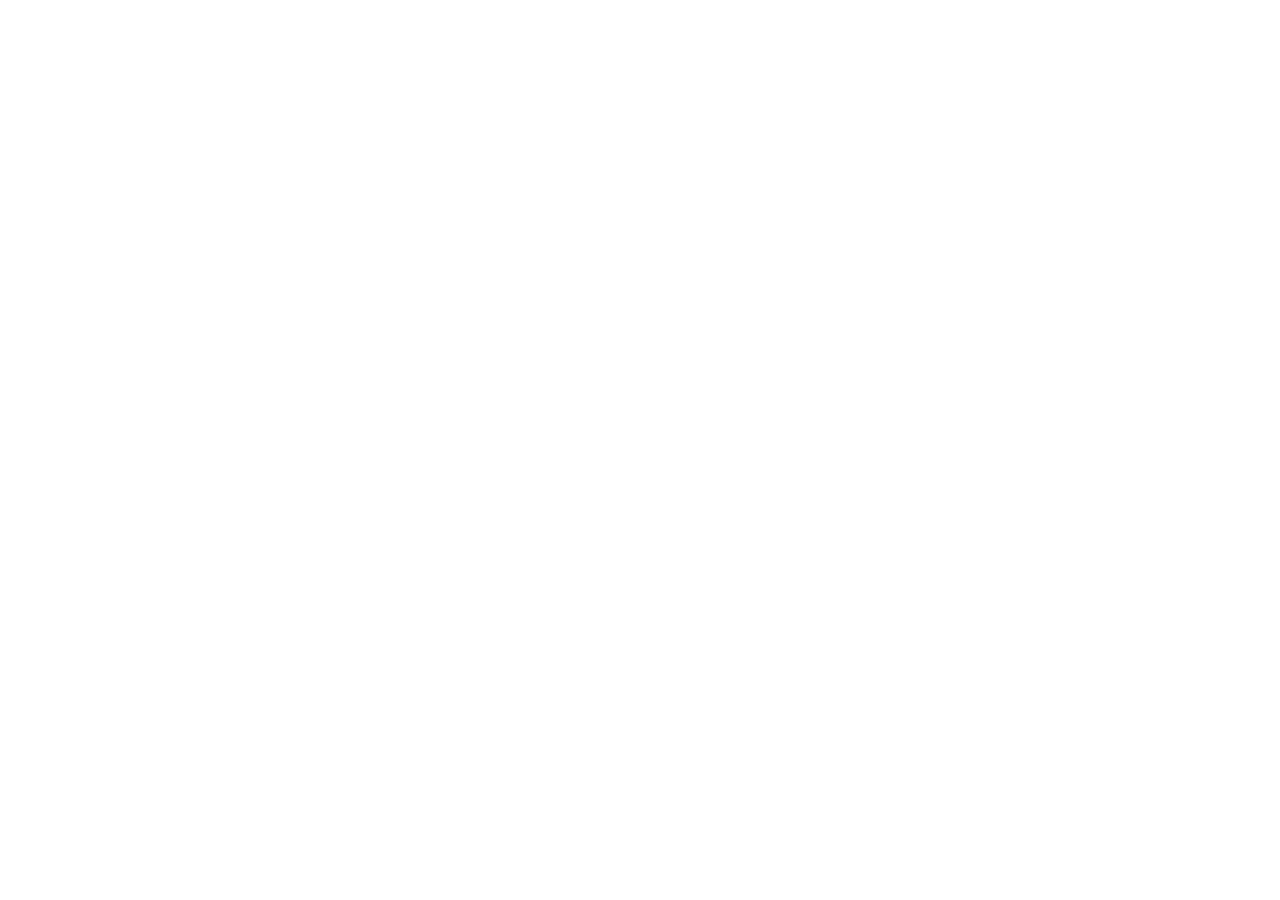
==== index.html @ 0b794151 "Create index.html" ====
<!DOCTYPE html>
<html lang="en">
<head>
    <meta charset="UTF-8">
    <meta name="viewport" content="width=device-width, initial-scale=1.0">
    <link rel="stylesheet" href="style.css">
</head>
<body>

<!-- 游戏容器 -->
<div id="gameContainer"></div>

<!-- 对话框（必须有） -->
<div id="dialogue-overlay" style="display:none;">
    <div class="dialogue-box">
        <div class="dialogue-name" id="dialogue-name"></div>
        <div class="dialogue-text" id="dialogue-text"></div>
    </div>
</div>

<!-- 结尾视频（必须有） -->
<video id="endingVideo" 
       style="display:none; position:absolute; top:0; left:0; width:100%; height:100%; object-fit:cover; z-index:200;"
       playsinline>
</video>

    <video id="endingVideo" style="display:none; position:absolute; top:0; left:0; width:100%; height:100%; object-fit:cover; z-index:100;"></video>

    <script src="/resources/js/phaser.3.18.1.min.js"></script>
    <script src="script.js"></script>

</body>
</html>
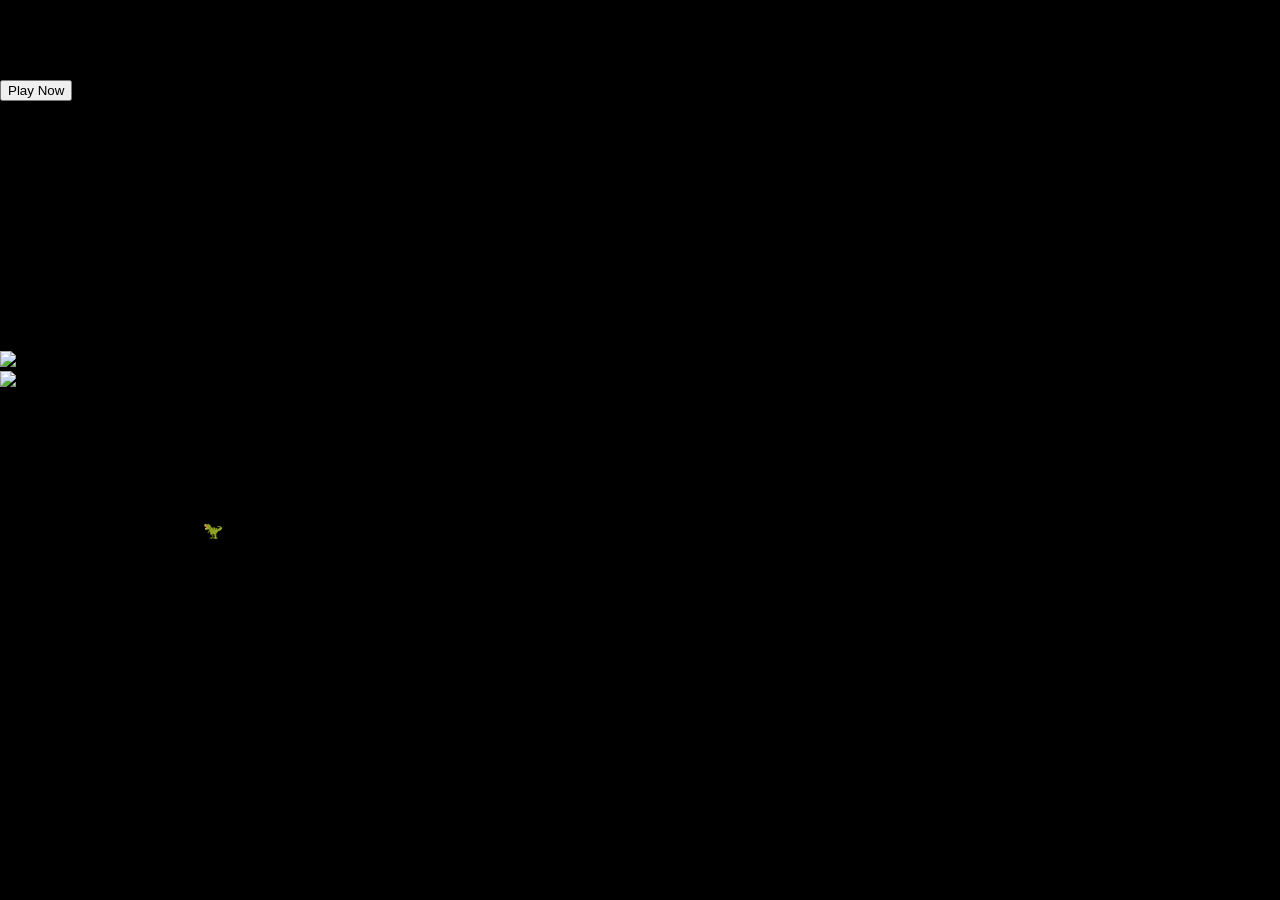
==== commit 9a325b7e: "Create index.html" ====
--- a/index.html
+++ b/index.html
@@ -1,33 +1,54 @@
 <!DOCTYPE html>
-<html lang="en">
+<html>
+
 <head>
-    <meta charset="UTF-8">
-    <meta name="viewport" content="width=device-width, initial-scale=1.0">
-    <link rel="stylesheet" href="style.css">
+    <link rel="preconnect" href="https://fonts.gstatic.com">
+    <link href="https://fonts.googleapis.com/css2?family=Oswald:wght@400;500;600&family=Sigmar+One&display=swap" rel="stylesheet">
+    
+    <link rel="stylesheet" type="text/css" href="style.css" />
 </head>
+
 <body>
 
-<!-- 游戏容器 -->
-<div id="gameContainer"></div>
+    <!-- header at the top -->
+    <header>
+        <h1>Endless Runner</h1>
+        <button class="regular-btn" id="playNowBtn">Play Now</button>
+    </header>
 
-<!-- 对话框（必须有） -->
-<div id="dialogue-overlay" style="display:none;">
-    <div class="dialogue-box">
-        <div class="dialogue-name" id="dialogue-name"></div>
-        <div class="dialogue-text" id="dialogue-text"></div>
+    <!-- section that introduces the game -->
+    <section id="about-section">
+        <h2>An Adventure Awaits!</h2>
+        <p>Something mysterious has happened in the forest...<br/>Join a brave little dinosaur on an exciting journey through the wilderness. Run, jump, dodge obstacles, and discover what lies ahead!<br/>Will you be able to make it through the forest?</p>
+    </section>
+    
+     <!-- section with the image on the right and text on the left -->
+     <div class="main-content-wrapper">
+         <div class="text-wrapper flex-item">
+            <h3>Run, Jump and Explore</h3>
+            <p>The journey starts with a long run through the forest.<br/>Jump over rocks, avoid unexpected obstacles, and keep moving forward! As you travel farther, new challenges will appear.<br/>But don't worry — stay alert and keep running!</p>
+        </div>
+        <div class="img-wrapper flex-item">
+            <img src="/resources/sandbox_templates/techready-capstone---promotional-webpage/dino-2024517_1280.png" />
+        </div>       
     </div>
-</div>
 
-<!-- 结尾视频（必须有） -->
-<video id="endingVideo" 
-       style="display:none; position:absolute; top:0; left:0; width:100%; height:100%; object-fit:cover; z-index:200;"
-       playsinline>
-</video>
-
-    <video id="endingVideo" style="display:none; position:absolute; top:0; left:0; width:100%; height:100%; object-fit:cover; z-index:100;"></video>
-
-    <script src="/resources/js/phaser.3.18.1.min.js"></script>
-    <script src="script.js"></script>
+    <!-- section with the image on the left and text on the right -->
+    <div class="main-content-wrapper">
+        <div class="img-wrapper flex-item">
+            <img src="/resources/forest_BG.png" />
+        </div>
+        <div class="text-wrapper flex-item">
+            <h3>A Mysterious Journey</h3>
+            <p>High above the forest, something unusual appears in the sky...<br/>A strange aircraft flies across the clouds, and soon the journey takes an unexpected turn.<br/>Keep going and see what happens next. You never know what you might discover!</p>
+        </div>
+    </div>
+        
+    <!-- footer at the bottom -->
+<footer>Keep running. Keep exploring. 🦖</footer>
+    
+<script src = "script.js"></script>
 
 </body>
+
 </html>
--- a/style.css
+++ b/style.css
@@ -0,0 +1,36 @@
+body {
+    margin: 0;
+    background-color: #000000;
+}
+#dialogue-overlay {
+    position: absolute;
+    left: 0;
+    right: 0;
+    bottom: 18px;
+    display: flex;
+    justify-content: center;
+    pointer-events: none;
+    z-index: 100;
+}
+.dialogue-box {
+    background: rgba(8, 8, 8, 0.93);
+    border: 2px solid rgba(255,255,255,0.35);
+    border-radius: 12px;
+    padding: 16px 22px;
+    width: 90%;
+    max-width: 680px;
+    color: white;
+    font-family: "Microsoft YaHei", "SimHei", Arial, sans-serif;
+    box-shadow: 0 8px 25px rgba(0,0,0,0.55);
+}
+.dialogue-name {
+    color: #c8ff7a;
+    font-size: 17px;
+    font-weight: bold;
+    margin-bottom: 8px;
+}
+.dialogue-text {
+    color: #ffffff;
+    font-size: 18px;
+    line-height: 1.55;
+}
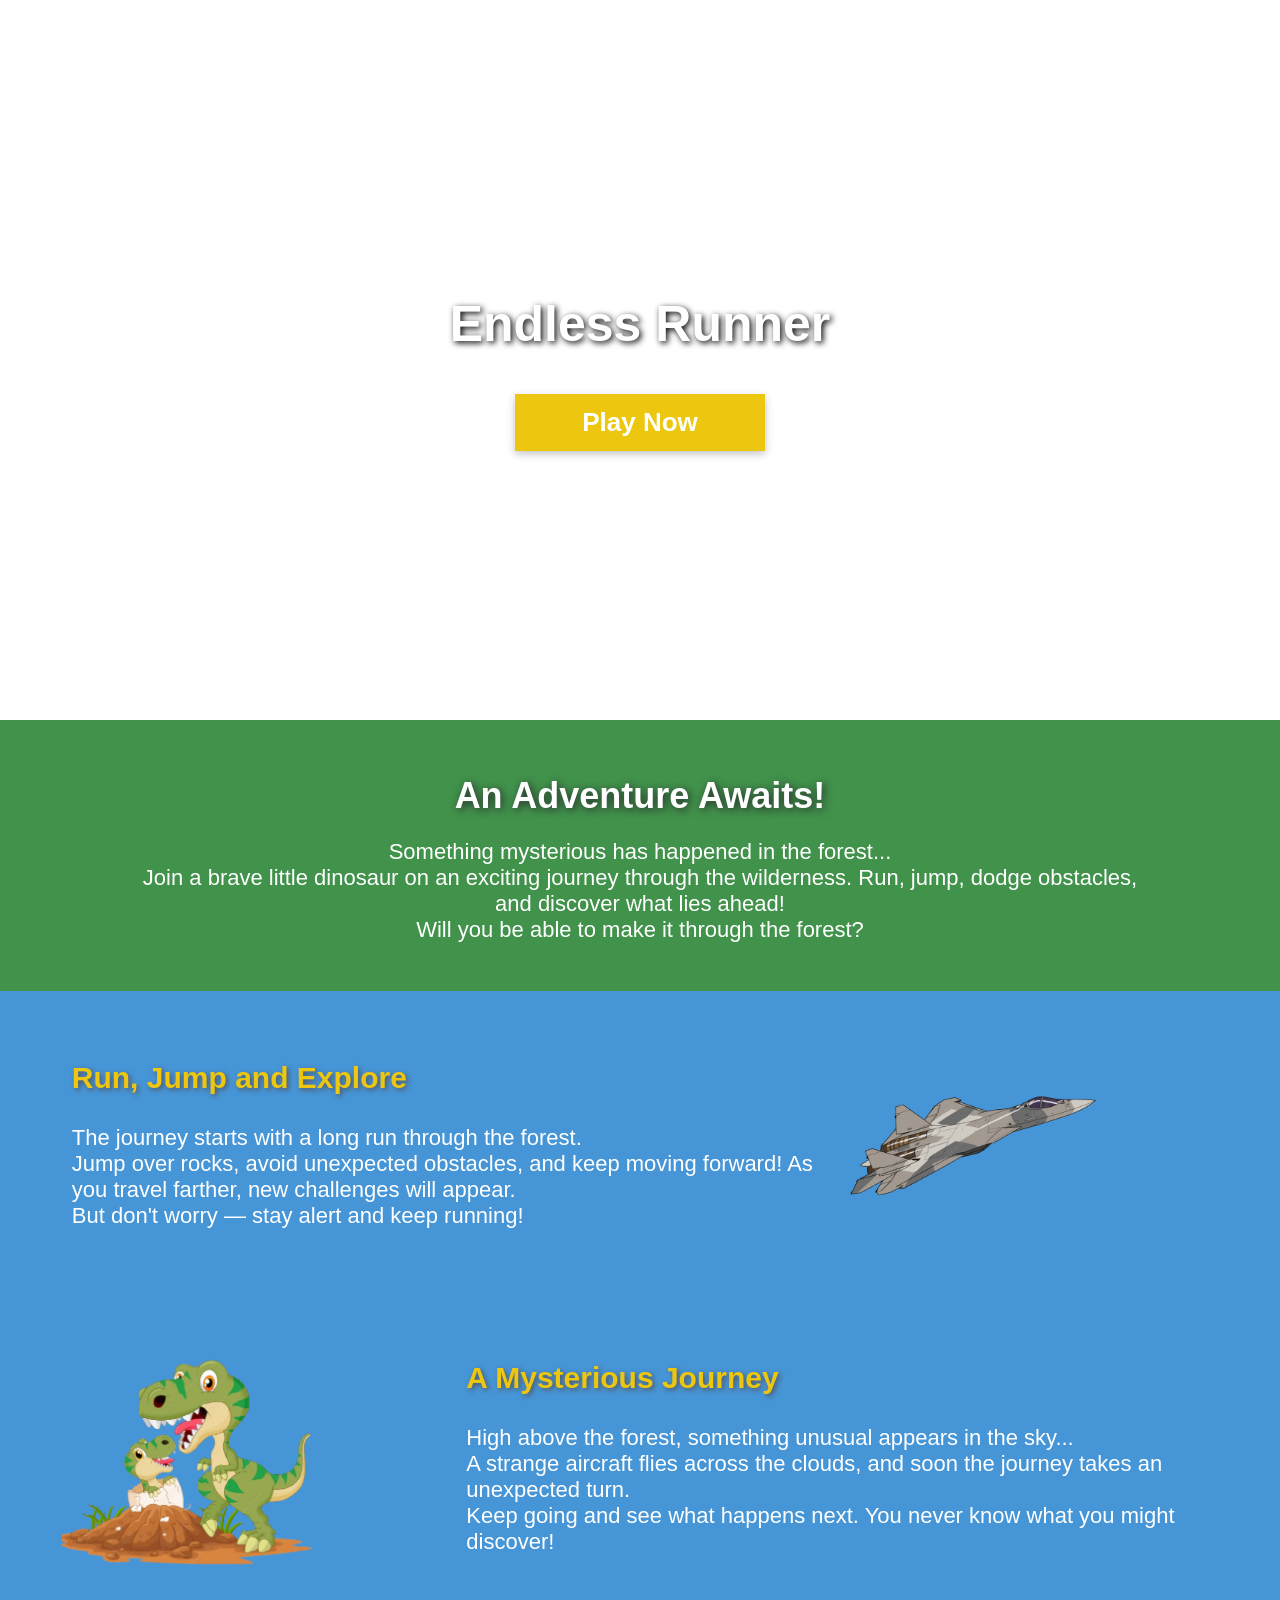
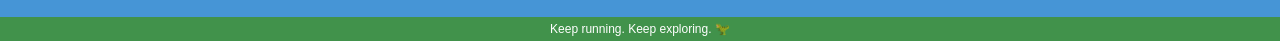
==== commit 8928d74e: "Update index.html" ====
--- a/index.html
+++ b/index.html
@@ -29,14 +29,14 @@
             <p>The journey starts with a long run through the forest.<br/>Jump over rocks, avoid unexpected obstacles, and keep moving forward! As you travel farther, new challenges will appear.<br/>But don't worry — stay alert and keep running!</p>
         </div>
         <div class="img-wrapper flex-item">
-            <img src="/resources/sandbox_templates/techready-capstone---promotional-webpage/dino-2024517_1280.png" />
+            <img src="/resources/jet.png" />
         </div>       
     </div>
 
     <!-- section with the image on the left and text on the right -->
     <div class="main-content-wrapper">
         <div class="img-wrapper flex-item">
-            <img src="/resources/forest_BG.png" />
+            <img src="/resources/familyDino.png" />
         </div>
         <div class="text-wrapper flex-item">
             <h3>A Mysterious Journey</h3>
--- a/style.css
+++ b/style.css
@@ -1,36 +1,150 @@
+* {
+    box-sizing: border-box;
+}
+
 body {
     margin: 0;
-    background-color: #000000;
+    padding: 0;
+    box-sizing: border-box;
+    font-family: "Oswald", sans-serif;
+    color: #ffffff;
 }
-#dialogue-overlay {
-    position: absolute;
-    left: 0;
-    right: 0;
-    bottom: 18px;
+
+/* select all the headings on the page */
+h1, h2, h3 {
+   font-family: "Sigmar One", sans-serif; 
+}
+
+
+h1 {
+    font-size: 50px;
+    text-shadow: 2px 2px 6px #000000;
+}
+
+
+h2 {
+    margin-bottom: 20px;
+    text-align: center;
+    font-size: 36px;  
+    text-shadow: 2px 2px 8px #27292C;
+}
+
+
+h3 {
+    color:  #edc60f;
+    font-size: 30px;
+    text-shadow: 2px 2px 5px #51545F;
+}
+
+
+/* header at the top of the page with the title and buttons */
+header {
+    background-image: url("/resources/sandbox_templates/techready-capstone---promotional-webpage/landscape-1844229_1280.png");
+    background-size: cover;
+    background-position: center center;
+    text-align: center;
+    height: 80vh;
+    width: 100vw;
+    display: table-cell;
+    vertical-align: middle;
+    position: relative;
+}
+
+button {
+    font-family: "Oswald", sans-serif;
+    font-size: 26px;
+    background-color: #edc60f;
+    border: 3px solid #edc60f;
+    margin: 8px;
+    padding: 10px;
+    transition: 0.2s;
+    width: 250px;
+    color: #ffffff;
+    font-weight: 600;
+    box-shadow: rgba(0, 0, 0, 0.24) 0px 3px 8px;
+}
+
+
+/* styling for the buttons when you hover over them */
+button:hover {
+    cursor: pointer;
+    transform: scale(1.1);
+}
+
+
+/* styling for the "Pre-Order Now" button when you hover over it */
+button.regular-btn:hover {
+    background: rgba(0, 0, 0, 0.3);
+}
+
+
+/* styling for the "Watch Trailer" button */
+button.transparent-btn {
+  	background: rgba(0, 0, 0, 0.3);
+    color: #ffffff;
+}
+
+
+/* styling for the "Watch Trailer" button when you hover over it */
+button.transparent-btn:hover {
+    background-color: #edc60f;
+}
+
+
+p {
+    font-size: 22px;
+}
+
+
+/* <div> beneath the top banner that creates the section to introduce the website topic */
+#about-section {
+    background-color: #41924B;
+    padding: 2% 10%;
+    min-height: auto;
+    position: relative;
+    color: #ffffff;
+    text-align: center;
+}
+
+
+/* <div> element that wraps around the main content with images and text side-by-side */
+div.main-content-wrapper {
+    background-color: #4695d6;
+    padding: 30px 50px;
     display: flex;
-    justify-content: center;
-    pointer-events: none;
-    z-index: 100;
+    flex-wrap: wrap;
 }
-.dialogue-box {
-    background: rgba(8, 8, 8, 0.93);
-    border: 2px solid rgba(255,255,255,0.35);
-    border-radius: 12px;
-    padding: 16px 22px;
-    width: 90%;
-    max-width: 680px;
-    color: white;
-    font-family: "Microsoft YaHei", "SimHei", Arial, sans-serif;
-    box-shadow: 0 8px 25px rgba(0,0,0,0.55);
+
+/* the two <div> elements inside each flex container */
+div.flex-item {
+    margin: 0 1%;
 }
-.dialogue-name {
-    color: #c8ff7a;
-    font-size: 17px;
-    font-weight: bold;
-    margin-bottom: 8px;
+
+/* <div> that contains the image */
+div.img-wrapper {
+    flex-grow: 1;
+    flex-basis: 0;
+    display: flex;
+    align-items: center;
 }
-.dialogue-text {
-    color: #ffffff;
-    font-size: 18px;
-    line-height: 1.55;
+
+img {
+    width: 250px;
 }
+
+
+/* <div> that contains the text for the main content */
+div.text-wrapper {
+    flex-grow: 2;
+    flex-basis: 0;
+    padding: 10px;
+}
+
+footer {
+    text-align: center;
+    background-color: #41924B;
+    padding: 5px;
+    font-size: 12px;
+}
+
+
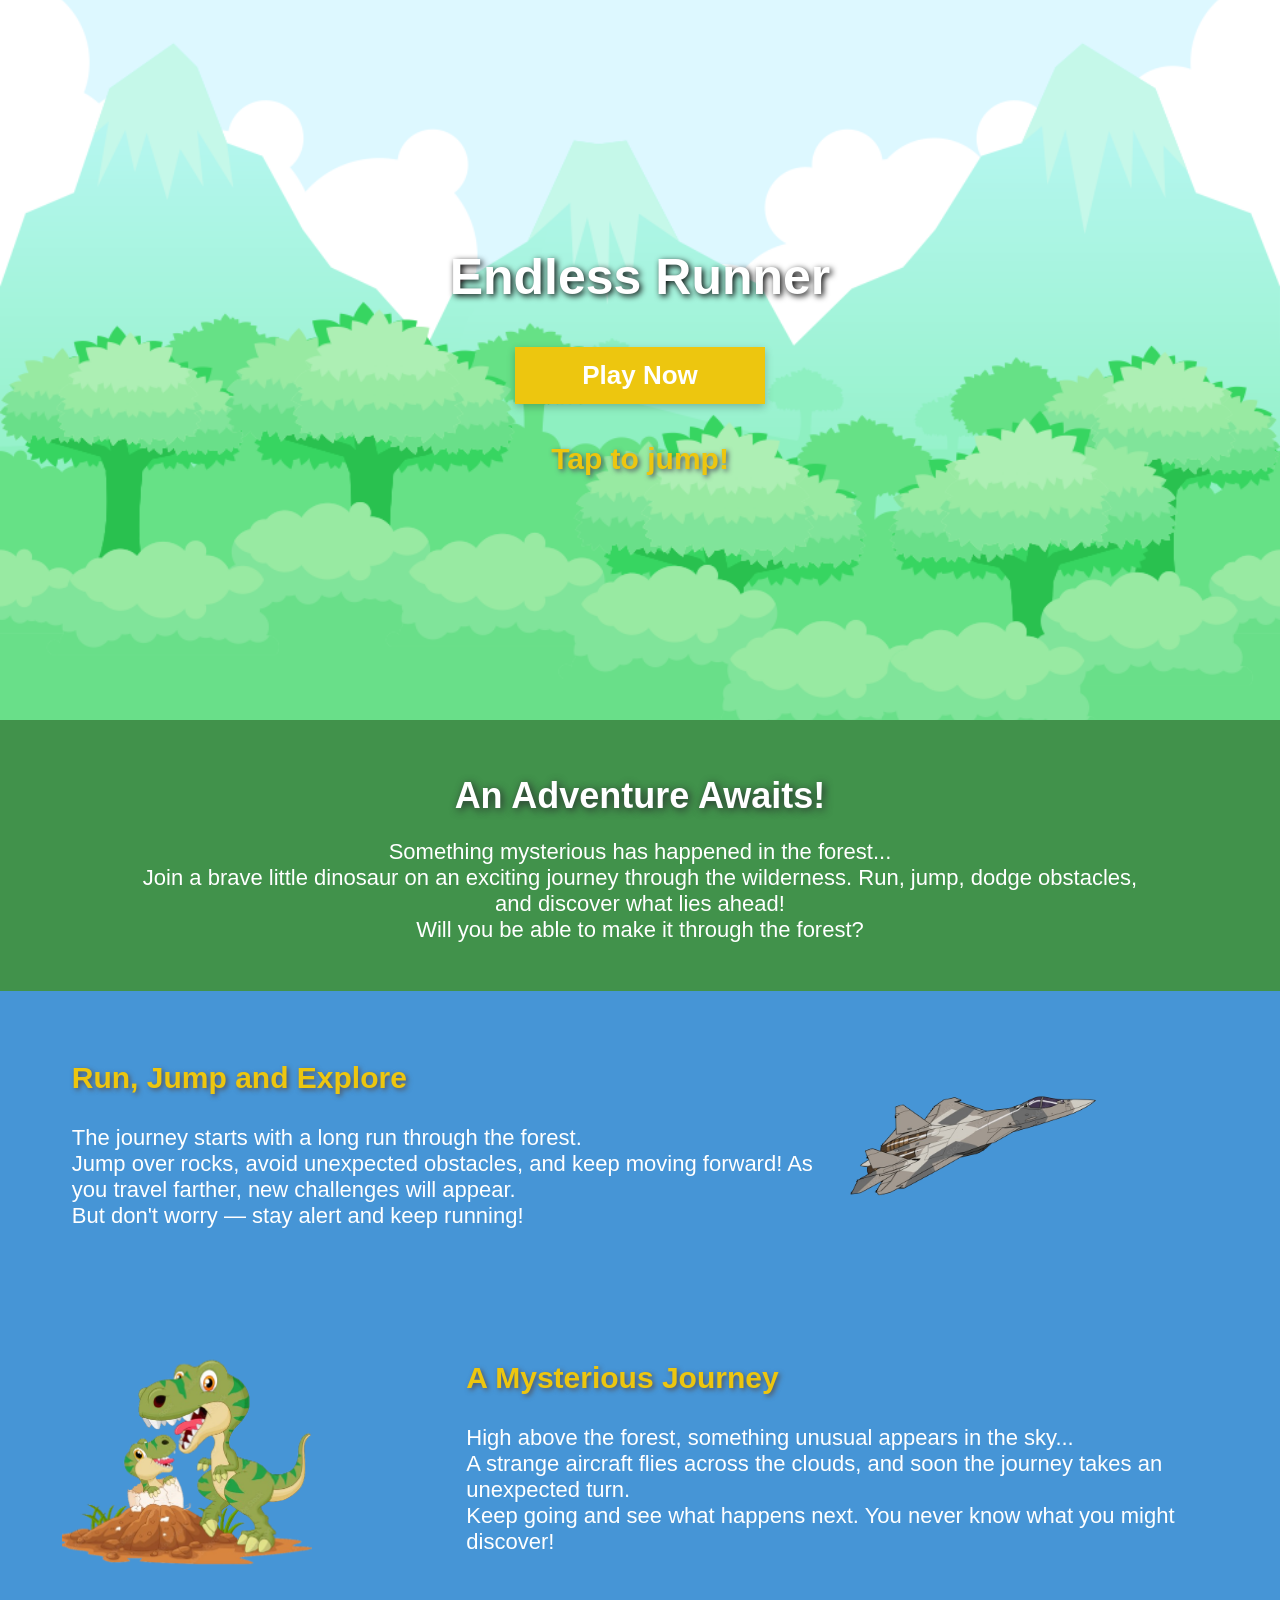
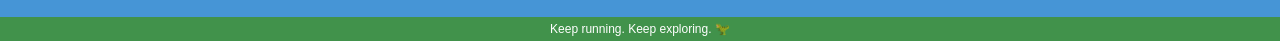
==== commit dded41c7: "Update index.html" ====
--- a/index.html
+++ b/index.html
@@ -14,6 +14,7 @@
     <header>
         <h1>Endless Runner</h1>
         <button class="regular-btn" id="playNowBtn">Play Now</button>
+        <h3 class="regular-btn">Tap to jump!</h3>
     </header>
 
     <!-- section that introduces the game -->
--- a/style.css
+++ b/style.css
@@ -39,7 +39,7 @@
 
 /* header at the top of the page with the title and buttons */
 header {
-    background-image: url("/resources/sandbox_templates/techready-capstone---promotional-webpage/landscape-1844229_1280.png");
+    background-image: url("/resources/forest_BG.png");
     background-size: cover;
     background-position: center center;
     text-align: center;
